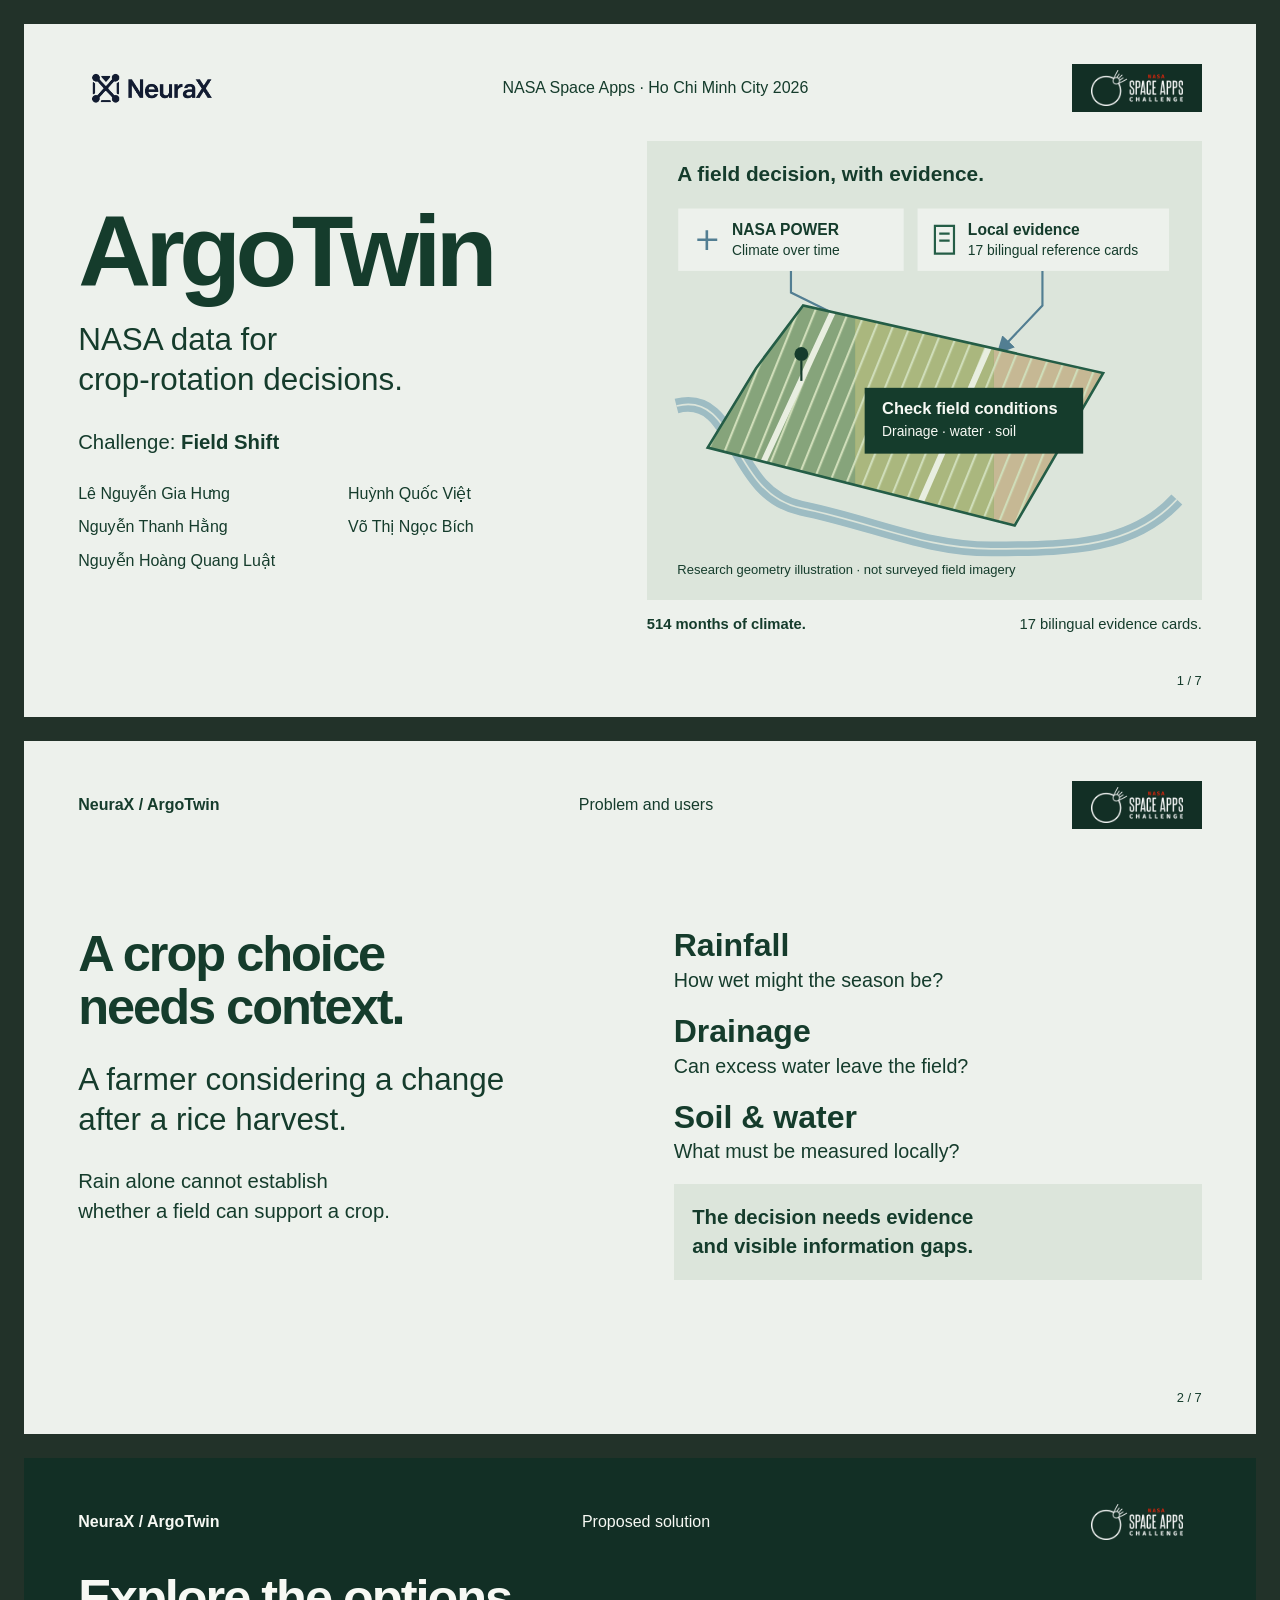
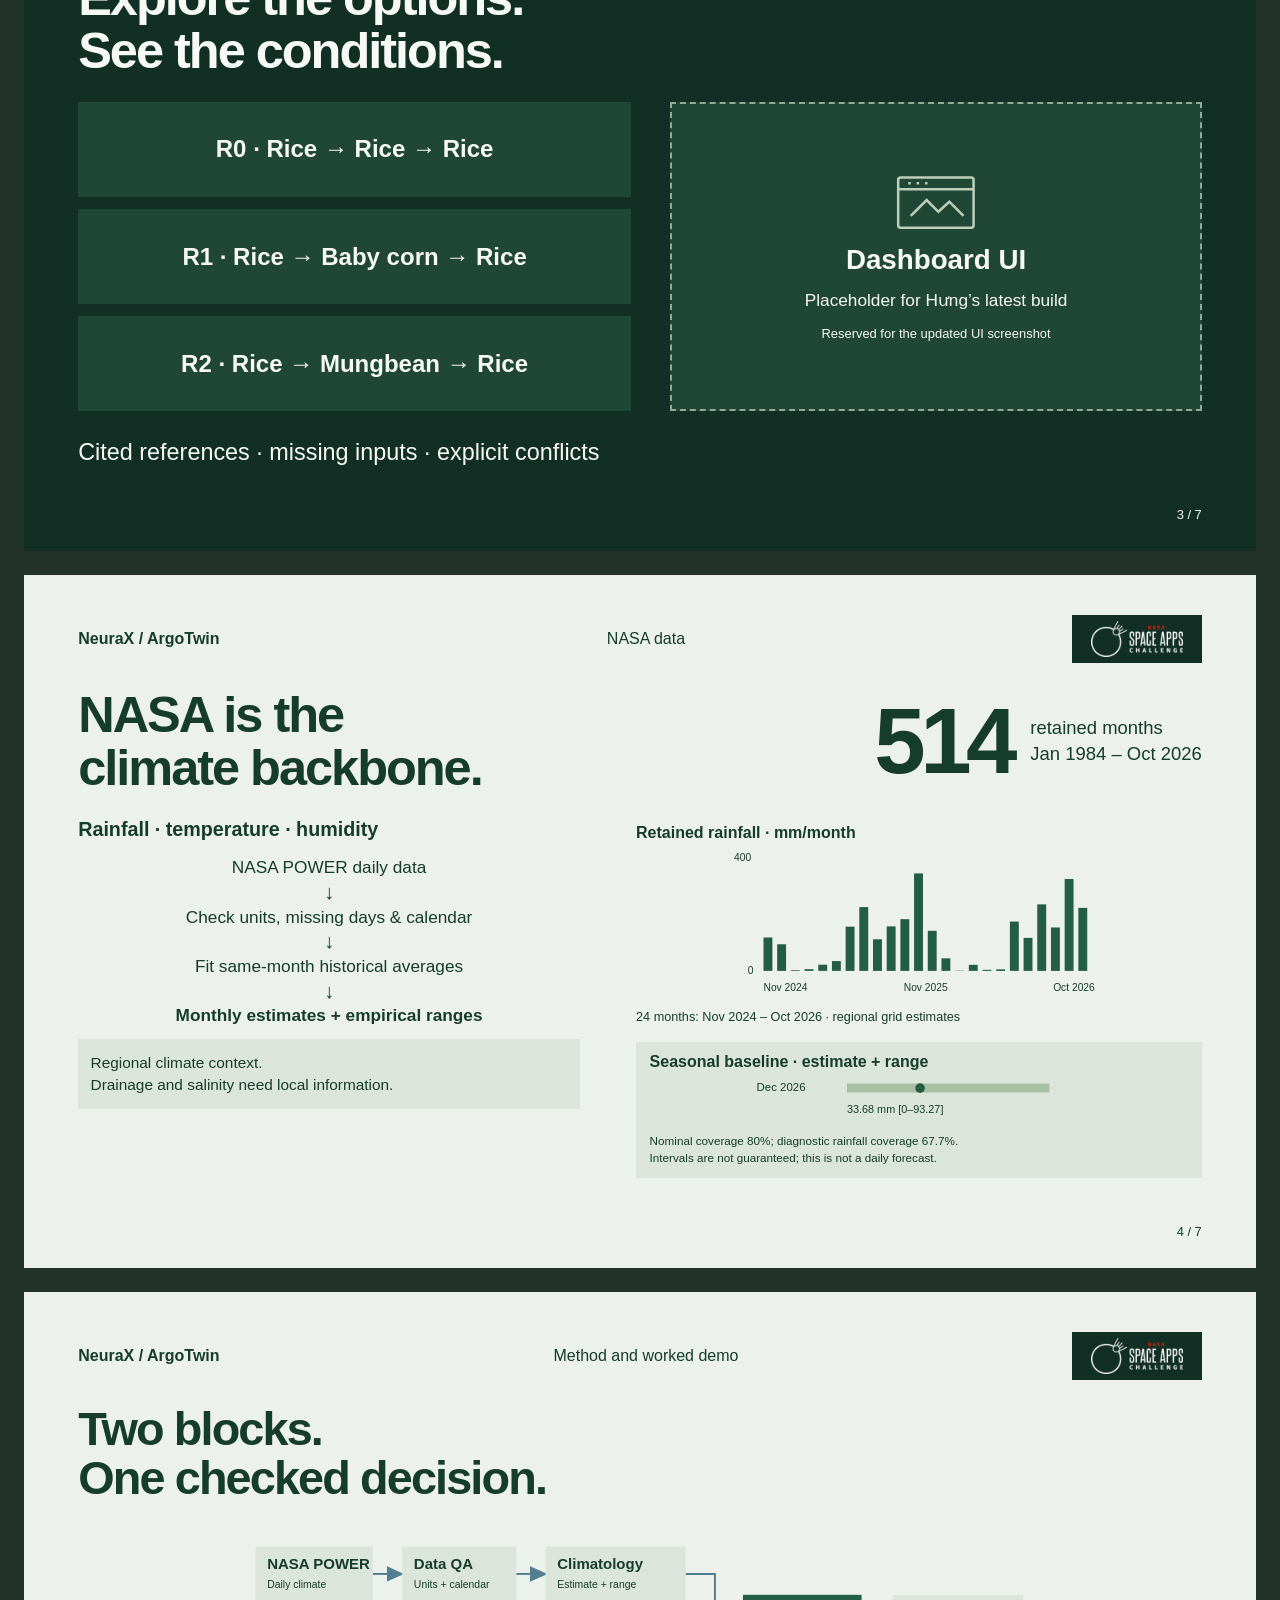
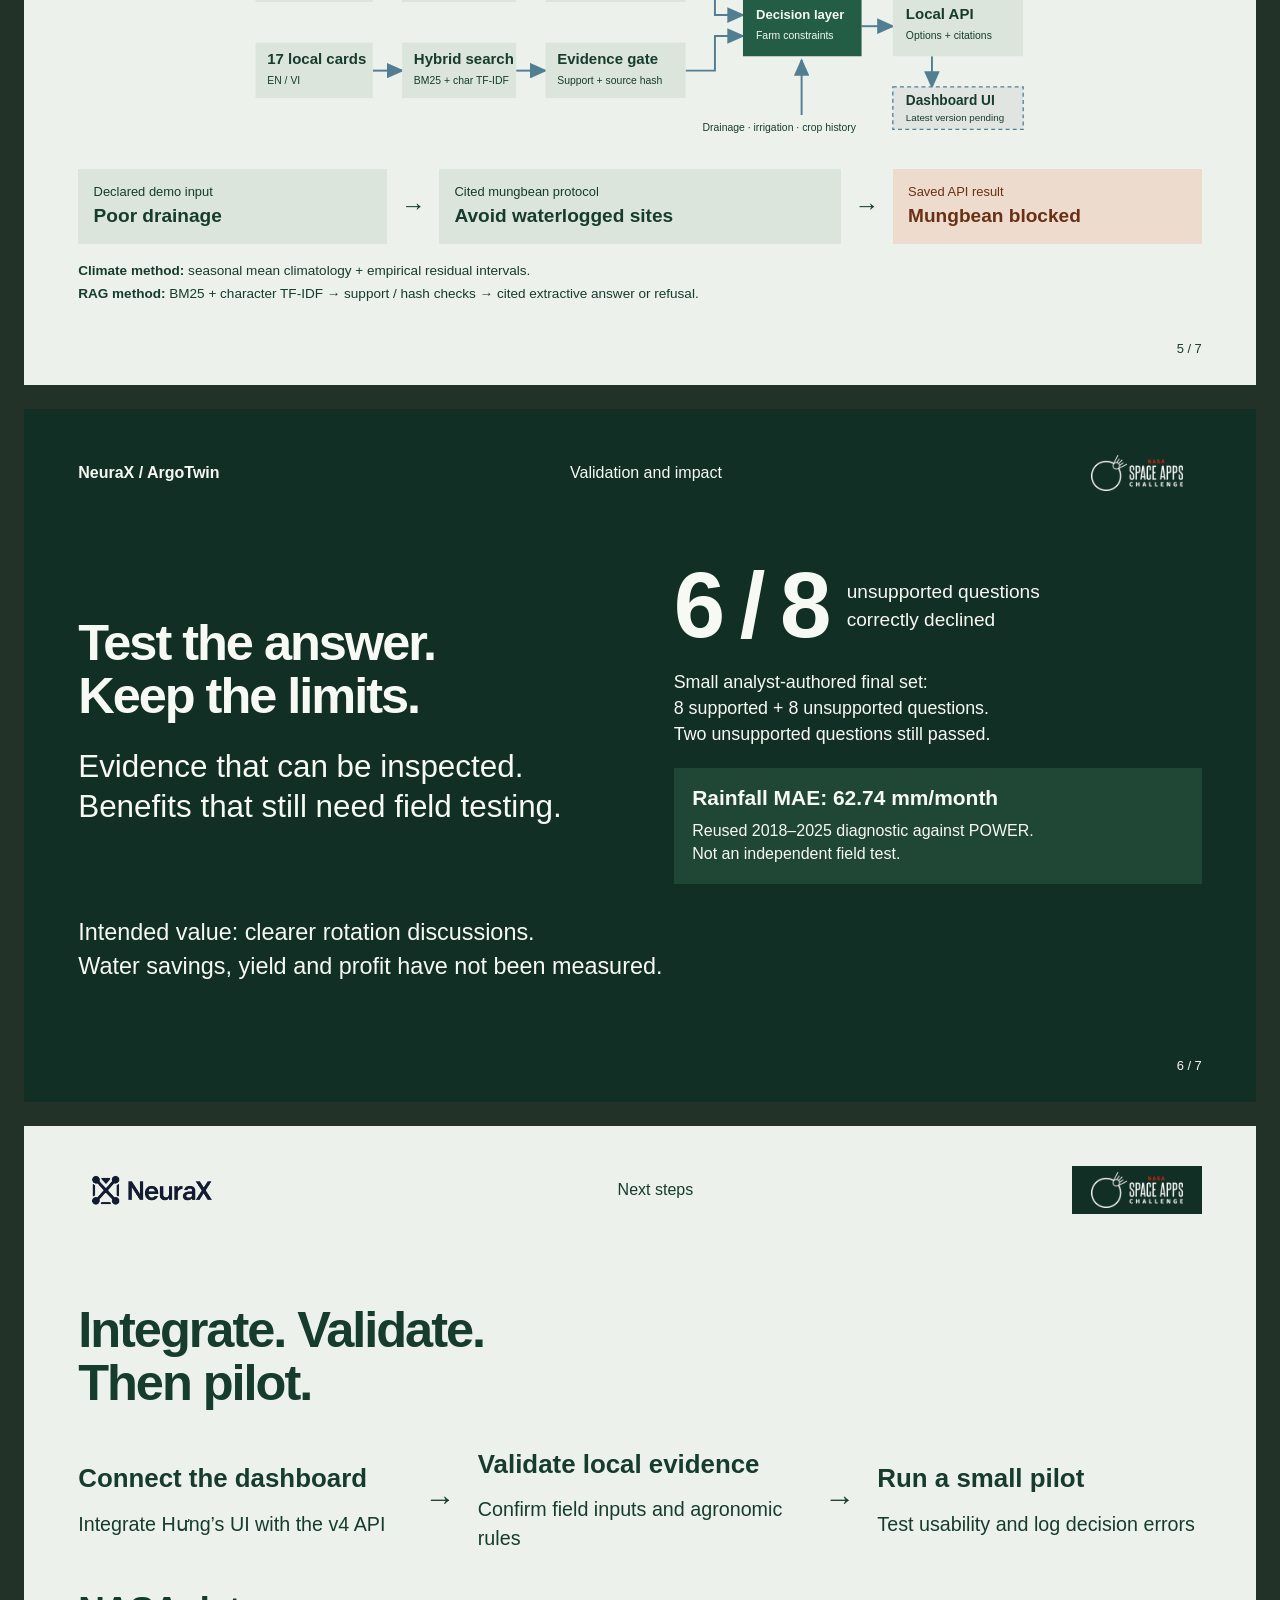
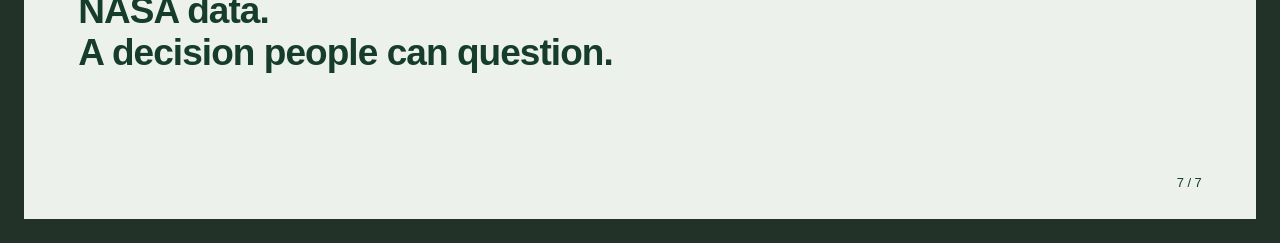
==== nasa-space-apps-2026/pitch/argotwin/slides/index.html @ 54bdc5c4 "docs(pitch): add editable seven-slide ArgoTwin deck and speaker handoff" ====
<!doctype html><html lang="en"><head><meta charset="utf-8"><meta name="viewport" content="width=device-width,initial-scale=1"><title>ArgoTwin — seven static slides</title><meta name="description" content="Exactly seven static, PDF-ready ArgoTwin slides for NASA Space Apps Field Shift."><link rel="stylesheet" href="static.css"></head><body data-static="true"><main class="deck"><section id="slide-1" class="slide active" aria-labelledby="title1" data-title="Project and team">
 <header><img class="team-logo" src="assets/neurax-transparent.png" alt="NeuraX team"><span>NASA Space Apps · Ho Chi Minh City 2026</span><img class="event-logo" src="assets/spaceapps-logo.png" alt="NASA International Space Apps Challenge"></header>
 <div class="cover content cover-argo">
  <div class="cover-copy"><h1 id="title1">ArgoTwin</h1><p class="lead">NASA data for<br>crop-rotation decisions.</p><p class="challenge-name">Challenge: <strong>Field Shift</strong></p><ul class="team-roster" aria-label="NeuraX team members"><li>Lê Nguyễn Gia Hưng</li><li>Huỳnh Quốc Việt</li><li>Nguyễn Thanh Hằng</li><li>Võ Thị Ngọc Bích</li><li>Nguyễn Hoàng Quang Luật</li></ul></div>
  <figure class="cover-visual"><img src="assets/field-evidence.svg" alt="Illustration of NASA climate and local evidence supporting conditional field decisions; not a surveyed field"><figcaption><strong>514 months of climate.</strong><span>17 bilingual evidence cards.</span></figcaption></figure>
 </div>
 <footer><span></span><span>1 / 7</span></footer>
</section><section id="slide-2" class="slide" aria-labelledby="title2" data-title="Problem and users">
 <header><span class="wordmark">NeuraX / ArgoTwin</span><span>Problem and users</span><img class="event-logo" src="assets/spaceapps-logo.png" alt="NASA International Space Apps Challenge"></header>
 <div class="content problem"><div><h2 id="title2">A crop choice<br>needs context.</h2><p class="lead">A farmer considering a change<br>after a rice harvest.</p><p>Rain alone cannot establish<br>whether a field can support a crop.</p></div><div class="decision-list"><div><strong>Rainfall</strong><span>How wet might the season be?</span></div><div><strong>Drainage</strong><span>Can excess water leave the field?</span></div><div><strong>Soil & water</strong><span>What must be measured locally?</span></div><p class="callout">The decision needs evidence<br>and visible information gaps.</p></div></div>
 <footer><span></span><span>2 / 7</span></footer>
</section><section id="slide-3" class="slide dark" aria-labelledby="title3"><header><span class="wordmark">NeuraX / ArgoTwin</span><span>Proposed solution</span><img class="event-logo" src="assets/spaceapps-logo.png" alt="NASA Space Apps Challenge"></header>
<div class="content solution-static"><h2 id="title3">Explore the options.<br>See the conditions.</h2><div class="solution-split"><div class="rotation-rows"><div><strong>R0 · Rice → Rice → Rice</strong></div><div><strong>R1 · Rice → Baby corn → Rice</strong></div><div><strong>R2 · Rice → Mungbean → Rice</strong></div></div><figure class="ui-placeholder"><svg viewBox="0 0 100 70" aria-hidden="true"><rect x="5" y="5" width="90" height="60" rx="3"/><path d="M5 19H95M17 12H20M27 12H30M37 12H40M20 51L39 32L53 46L66 34L83 51"/></svg><strong>Dashboard UI</strong><p>Placeholder for Hưng’s latest build</p><figcaption>Reserved for the updated UI screenshot</figcaption></figure></div><p class="statement">Cited references · missing inputs · explicit conflicts</p></div>
<footer><span></span><span>3 / 7</span></footer></section><section id="slide-4" class="slide" aria-labelledby="title4"><header><span class="wordmark">NeuraX / ArgoTwin</span><span>NASA data</span><img class="event-logo" src="assets/spaceapps-logo.png" alt="NASA Space Apps Challenge"></header>
<div class="content data-static"><div class="data-title"><h2 id="title4">NASA is the<br>climate backbone.</h2><div><strong class="big-number">514</strong><p>retained months<br>Jan 1984 – Oct 2026</p></div></div><div class="data-columns"><div><p class="data-variables">Rainfall · temperature · humidity</p><div class="data-flow"><span>NASA POWER daily data</span><b>↓</b><span>Check units, missing days &amp; calendar</span><b>↓</b><span>Fit same-month historical averages</span><b>↓</b><strong>Monthly estimates + empirical ranges</strong></div><p class="data-limit">Regional climate context.<br>Drainage and salinity need local information.</p></div><div class="data-charts"><figure><figcaption>Retained rainfall · mm/month</figcaption><svg viewBox="0 0 540 225" role="img" aria-label="Retained monthly POWER rainfall, November 2024 to October 2026"><g font-family="Segoe UI,Arial,sans-serif" font-size="15" fill="#153c2c"><text x="0" y="20">400</text><text x="20" y="185">0</text><rect x="43" y="132.22" width="13" height="48.78" fill="#245d46"/><rect x="63" y="142.11" width="13" height="38.89" fill="#245d46"/><rect x="83" y="179.95" width="13" height="1.05" fill="#245d46"/><rect x="103" y="178.48" width="13" height="2.52" fill="#245d46"/><rect x="123" y="171.98" width="13" height="9.02" fill="#245d46"/><rect x="143" y="166.67" width="13" height="14.33" fill="#245d46"/><rect x="163" y="116.40" width="13" height="64.60" fill="#245d46"/><rect x="183" y="87.78" width="13" height="93.22" fill="#245d46"/><rect x="203" y="134.85" width="13" height="46.15" fill="#245d46"/><rect x="223" y="116.00" width="13" height="65.00" fill="#245d46"/><rect x="243" y="105.45" width="13" height="75.55" fill="#245d46"/><rect x="263" y="38.56" width="13" height="142.44" fill="#245d46"/><rect x="283" y="122.49" width="13" height="58.51" fill="#245d46"/><rect x="303" y="162.65" width="13" height="18.35" fill="#245d46"/><rect x="323" y="180.62" width="13" height="0.38" fill="#245d46"/><rect x="343" y="172.17" width="13" height="8.83" fill="#245d46"/><rect x="363" y="179.48" width="13" height="1.52" fill="#245d46"/><rect x="383" y="178.71" width="13" height="2.29" fill="#245d46"/><rect x="403" y="108.95" width="13" height="72.05" fill="#245d46"/><rect x="423" y="132.78" width="13" height="48.22" fill="#245d46"/><rect x="443" y="83.83" width="13" height="97.17" fill="#245d46"/><rect x="463" y="117.59" width="13" height="63.41" fill="#245d46"/><rect x="483" y="46.78" width="13" height="134.22" fill="#245d46"/><rect x="503" y="88.96" width="13" height="92.04" fill="#245d46"/><text x="43" y="211">Nov 2024</text><text x="280" y="211" text-anchor="middle">Nov 2025</text><text x="527" y="211" text-anchor="end">Oct 2026</text></g></svg><p class="fine">24 months: Nov 2024 – Oct 2026 · regional grid estimates</p></figure><figure class="forecast-strip"><figcaption>Seasonal baseline · estimate + range</figcaption><svg viewBox="0 0 540 94" role="img" aria-label="December 2026 rainfall estimate 33.68 millimetres, empirical range zero to 93.27"><g font-family="Segoe UI,Arial,sans-serif" fill="#153c2c"><text x="0" y="25" font-size="19">Dec 2026</text><line x1="150" y1="20" x2="485.77" y2="20" stroke="#a8bfa4" stroke-width="15"/><circle cx="271.25" cy="20" r="8" fill="#245d46"/><text x="150" y="62" font-size="18">33.68 mm  [0–93.27]</text></g></svg><p class="fine">Nominal coverage 80%; diagnostic rainfall coverage 67.7%.<br>Intervals are not guaranteed; this is not a daily forecast.</p></figure></div></div></div>
<footer><span></span><span>4 / 7</span></footer></section><section id="slide-5" class="slide" aria-labelledby="title5"><header><span class="wordmark">NeuraX / ArgoTwin</span><span>Method and worked demo</span><img class="event-logo" src="assets/spaceapps-logo.png" alt="NASA Space Apps Challenge"></header>
<div class="content method-static"><h2 id="title5">Two blocks.<br>One checked decision.</h2><img class="architecture-map" src="assets/architecture-v4.svg" alt="Climate and retrieval blocks feed a decision layer and local API; dashboard UI is pending"><div class="worked-demo"><div><span>Declared demo input</span><strong>Poor drainage</strong></div><b aria-hidden="true">→</b><div><span>Cited mungbean protocol</span><strong>Avoid waterlogged sites</strong></div><b aria-hidden="true">→</b><div class="blocked-result"><span>Saved API result</span><strong>Mungbean blocked</strong></div></div><div class="method-summary"><p><strong>Climate method:</strong> seasonal mean climatology + empirical residual intervals.</p><p><strong>RAG method:</strong> BM25 + character TF-IDF → support / hash checks → cited extractive answer or refusal.</p></div></div>
<footer><span></span><span>5 / 7</span></footer></section><section id="slide-6" class="slide dark" aria-labelledby="title6" data-title="Validation and impact">
 <header><span class="wordmark">NeuraX / ArgoTwin</span><span>Validation and impact</span><img class="event-logo" src="assets/spaceapps-logo.png" alt="NASA International Space Apps Challenge"></header>
 <div class="content validation"><div><h2 id="title6">Test the answer.<br>Keep the limits.</h2><p class="lead">Evidence that can be inspected.<br>Benefits that still need field testing.</p></div><div class="validation-proof"><div class="evaluation"><strong class="big-number">6 / 8</strong><p>unsupported questions<br>correctly declined</p></div><p>Small analyst-authored final set:<br>8 supported + 8 unsupported questions.<br>Two unsupported questions still passed.</p><div class="climate-limit"><strong>Rainfall MAE: 62.74 mm/month</strong><p>Reused 2018–2025 diagnostic against POWER.<br>Not an independent field test.</p></div></div><p class="impact">Intended value: clearer rotation discussions.<br>Water savings, yield and profit have not been measured.</p></div>
 <footer><span></span><span>6 / 7</span></footer>
</section><section id="slide-7" class="slide" aria-labelledby="title7" data-title="Next steps">
 <header><img class="team-logo" src="assets/neurax-transparent.png" alt="NeuraX team"><span>Next steps</span><img class="event-logo" src="assets/spaceapps-logo.png" alt="NASA International Space Apps Challenge"></header>
 <div class="content next"><h2 id="title7">Integrate. Validate.<br>Then pilot.</h2><div class="next-flow"><p><strong>Connect the dashboard</strong><span>Integrate Hưng’s UI with the v4 API</span></p><b aria-hidden="true">→</b><p><strong>Validate local evidence</strong><span>Confirm field inputs and agronomic rules</span></p><b aria-hidden="true">→</b><p><strong>Run a small pilot</strong><span>Test usability and log decision errors</span></p></div><p class="closing">NASA data.<br>A decision people can question.</p></div>
 <footer><span></span><span>7 / 7</span></footer>
</section></main></body></html>
---- nasa-space-apps-2026/pitch/argotwin/slides/static.css ----
:root{font-family:"Segoe UI",Arial,sans-serif;color:#153c2c;background:#223229;font-synthesis:none}*{box-sizing:border-box}body{margin:0;padding:24px 0}.deck{width:min(1440px,calc(100vw - 48px));margin:auto;container-type:inline-size}.slide{background:#edf1ec;width:100%;aspect-ratio:16/9;padding:3.2cqw 4.4cqw 2.2cqw;display:grid;grid-template-rows:4cqw minmax(0,1fr) 2.4cqw;gap:2cqw;margin-bottom:24px;overflow:hidden;break-after:page;page-break-after:always}.slide:last-child{margin-bottom:0;break-after:auto;page-break-after:auto}.slide.dark{background:#122f25;color:#f7f9f4}header,footer{display:flex;align-items:center;justify-content:space-between;gap:2cqw}header{font-size:1.3cqw}footer{font-size:1.05cqw;line-height:1.35;align-items:end}footer>span:last-child{white-space:nowrap}.wordmark{font-weight:650}.team-logo{width:13cqw;height:4cqw;object-fit:contain;object-position:left center}.event-logo{width:10.5cqw;height:3.9cqw;object-fit:contain;background:#122f25;padding:.5cqw .8cqw}h1,h2,p,figure,ul{margin:0}h1{font-size:8.2cqw;letter-spacing:-.055em;line-height:1;font-weight:650}h2{font-size:4.1cqw;line-height:1.05;letter-spacing:-.04em;font-weight:600}p{font-size:1.65cqw;line-height:1.45}strong{font-weight:650}.content{min-height:0;align-content:center}.lead{font-size:2.55cqw;line-height:1.28}.fine{font-size:1.03cqw;line-height:1.45}.cover-argo{display:grid;grid-template-columns:1fr 1.06fr;gap:4%;align-items:center}.cover-copy h1{margin-bottom:1.5cqw}.cover-copy .lead{margin-bottom:2.2cqw}.challenge-name{font-size:1.65cqw}.team-roster{list-style:none;padding:0;margin-top:2.1cqw;display:grid;grid-template-columns:1fr 1fr;gap:.9cqw 1.3cqw;font-size:1.3cqw;line-height:1.4}.team-roster li:last-child{grid-column:1/-1}.cover-visual{display:grid;gap:1.3cqw}.cover-visual>img{display:block;width:100%;height:auto}.cover-visual figcaption{display:flex;justify-content:space-between;gap:1.5cqw;font-size:1.2cqw}.problem{display:grid;grid-template-columns:1fr 1fr;gap:6%}.problem .lead{margin:2.2cqw 0}.decision-list>div{display:grid;gap:.4cqw;margin-bottom:1.7cqw}.decision-list strong{font-size:2.6cqw}.decision-list span{font-size:1.6cqw}.callout{background:#dce5db;padding:1.5cqw;font-weight:600}.solution-static{display:grid;gap:2cqw;grid-template-rows:auto 1fr auto}.solution-split{display:grid;grid-template-columns:1.04fr 1fr;gap:3.5%;min-height:0}.rotation-rows{display:grid;gap:1cqw;align-content:center}.rotation-rows>div{background:#204735;padding:1.35cqw 1.6cqw;display:grid;gap:.5cqw}.rotation-rows strong{font-size:1.95cqw}.rotation-rows span{font-size:1.3cqw}.statement{font-size:1.9cqw}.ui-placeholder{background:#204735;outline:2px dashed #91ab94;outline-offset:-2px;display:flex;flex-direction:column;align-items:center;justify-content:center;text-align:center;padding:2cqw;gap:1cqw}.ui-placeholder svg{width:6.8cqw;height:4.8cqw;fill:none;stroke:#bdcfb9;stroke-width:3}.ui-placeholder strong{font-size:2.25cqw}.ui-placeholder p{font-size:1.4cqw}.ui-placeholder figcaption{font-size:1.05cqw}.data-static{display:grid;gap:1.7cqw;grid-template-rows:auto 1fr}.data-title{display:flex;align-items:center;justify-content:space-between;gap:2cqw}.data-title>div{display:flex;align-items:center;gap:1.5cqw}.big-number{font-size:7.5cqw;line-height:1;letter-spacing:-.06em;white-space:nowrap}.data-title p{font-size:1.5cqw}.data-columns{display:grid;grid-template-columns:.94fr 1.06fr;gap:5%;min-height:0}.data-variables{font-weight:650;font-size:1.6cqw}.data-flow{display:grid;gap:.25cqw;margin:1.1cqw 0;font-size:1.4cqw;line-height:1.2}.data-flow b{font-size:1.65cqw;line-height:1.1}.data-limit{background:#dce5db;padding:1cqw;font-size:1.25cqw}.data-charts{display:grid;gap:.9cqw;min-height:0;align-content:center}.data-charts figure{min-height:0}.data-charts figcaption{font-size:1.3cqw;font-weight:600;margin-bottom:.4cqw}.data-charts svg{display:block;width:100%;height:auto}.data-charts figure:first-child svg{max-height:15cqw}.forecast-strip{background:#dce5db;padding:.9cqw 1.1cqw}.forecast-strip svg{max-height:5.8cqw}.forecast-strip .fine{font-size:.95cqw}.method-static{display:grid;grid-template-rows:auto minmax(0,1fr) auto auto;gap:1.45cqw}.method-static h2{font-size:3.8cqw}.architecture-map{width:100%;height:100%;min-height:0;object-fit:contain;display:block}.worked-demo{display:grid;grid-template-columns:1fr auto 1.3fr auto 1fr;gap:1.1cqw;align-items:center}.worked-demo>div{background:#dce5db;padding:1cqw 1.25cqw;min-height:6.1cqw;display:grid;gap:.5cqw;align-content:center}.worked-demo span{font-size:1.05cqw}.worked-demo strong{font-size:1.55cqw;line-height:1.2}.worked-demo>b{font-size:2cqw}.worked-demo .blocked-result{background:#eddbce;color:#693014}.validation{display:grid;grid-template-columns:1fr 1fr;gap:4% 6%;align-items:center}.validation .lead{margin-top:2cqw}.evaluation{display:flex;gap:1.7cqw;align-items:center;margin-bottom:1.5cqw}.evaluation p{font-size:1.55cqw}.validation-proof>p{font-size:1.45cqw}.climate-limit{margin-top:1.6cqw;padding:1.5cqw;background:#204735}.climate-limit strong{font-size:1.7cqw}.climate-limit p{font-size:1.3cqw;margin-top:.7cqw}.impact{grid-column:1/-1;font-size:1.9cqw;margin-top:1cqw}.next{display:grid;gap:3cqw}.next-flow{display:flex;align-items:center;justify-content:space-between;gap:1.8cqw}.next-flow p{display:grid;gap:1cqw;flex:1}.next-flow strong{font-size:2.1cqw}.next-flow span{font-size:1.6cqw}.next-flow>b{font-size:2.5cqw}.closing{font-size:3cqw;line-height:1.15;font-weight:600;letter-spacing:-.025em}
.data-flow{text-align:center}
.rotation-rows{grid-auto-rows:1fr;align-content:stretch}
.rotation-rows>div{place-items:center;text-align:center;min-height:6cqw}
.method-summary{display:grid;gap:.35cqw}
.method-summary p{font-size:1.1cqw;line-height:1.4}
.data-flow b{display:block;width:100%;justify-self:stretch;text-align:center}
.data-charts{display:flex;flex-direction:column;justify-content:center;gap:1.3cqw}
.data-charts figure{flex:0 0 auto;min-height:auto}
.data-charts figure:first-child svg{height:12.5cqw;max-height:none}
.data-charts figure:first-child .fine{margin-top:.5cqw}
.forecast-strip svg{height:4.6cqw;max-height:none}
@media print{@page{size:16in 9in;margin:0}:root,body{background:#edf1ec;print-color-adjust:exact;-webkit-print-color-adjust:exact}body{padding:0;margin:0}.deck{width:16in;max-width:none;margin:0}.slide{height:9in;aspect-ratio:auto;margin:0;break-inside:avoid;page-break-inside:avoid}.slide:last-child{break-after:auto;page-break-after:auto}}
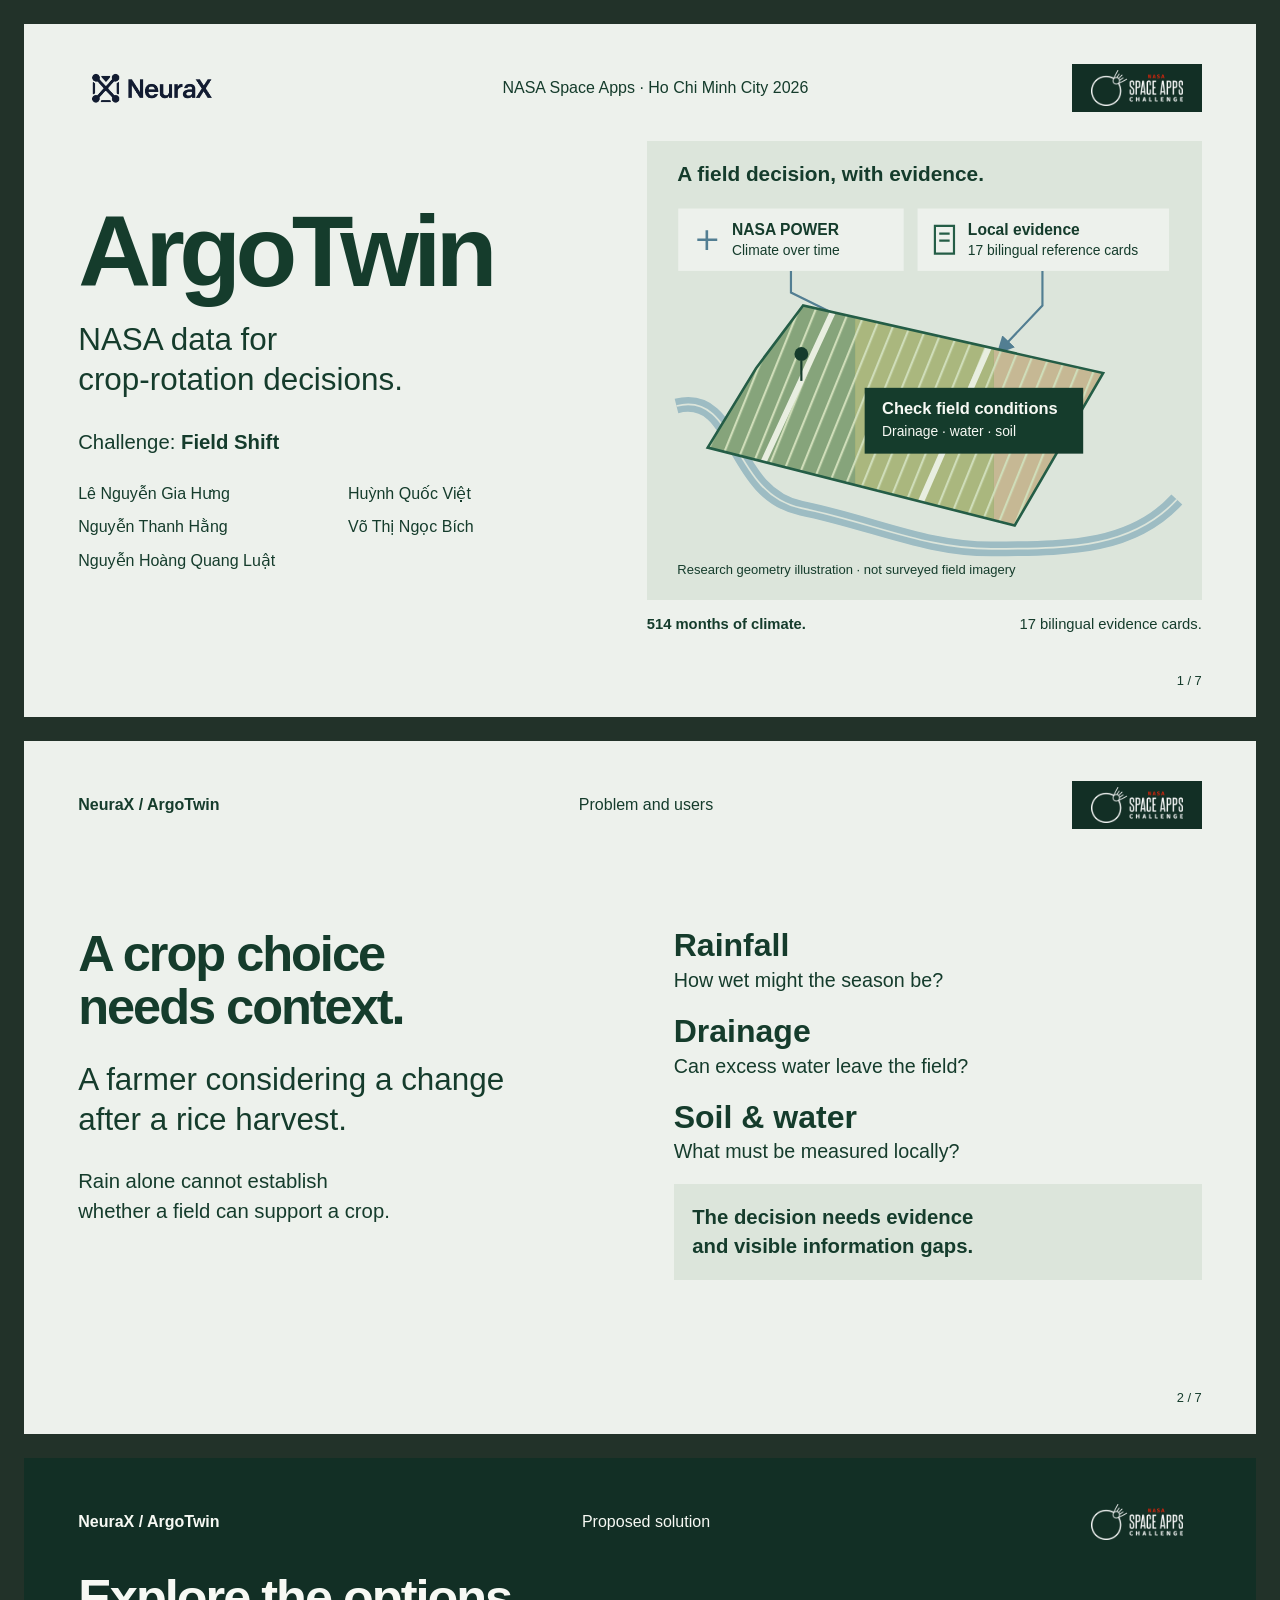
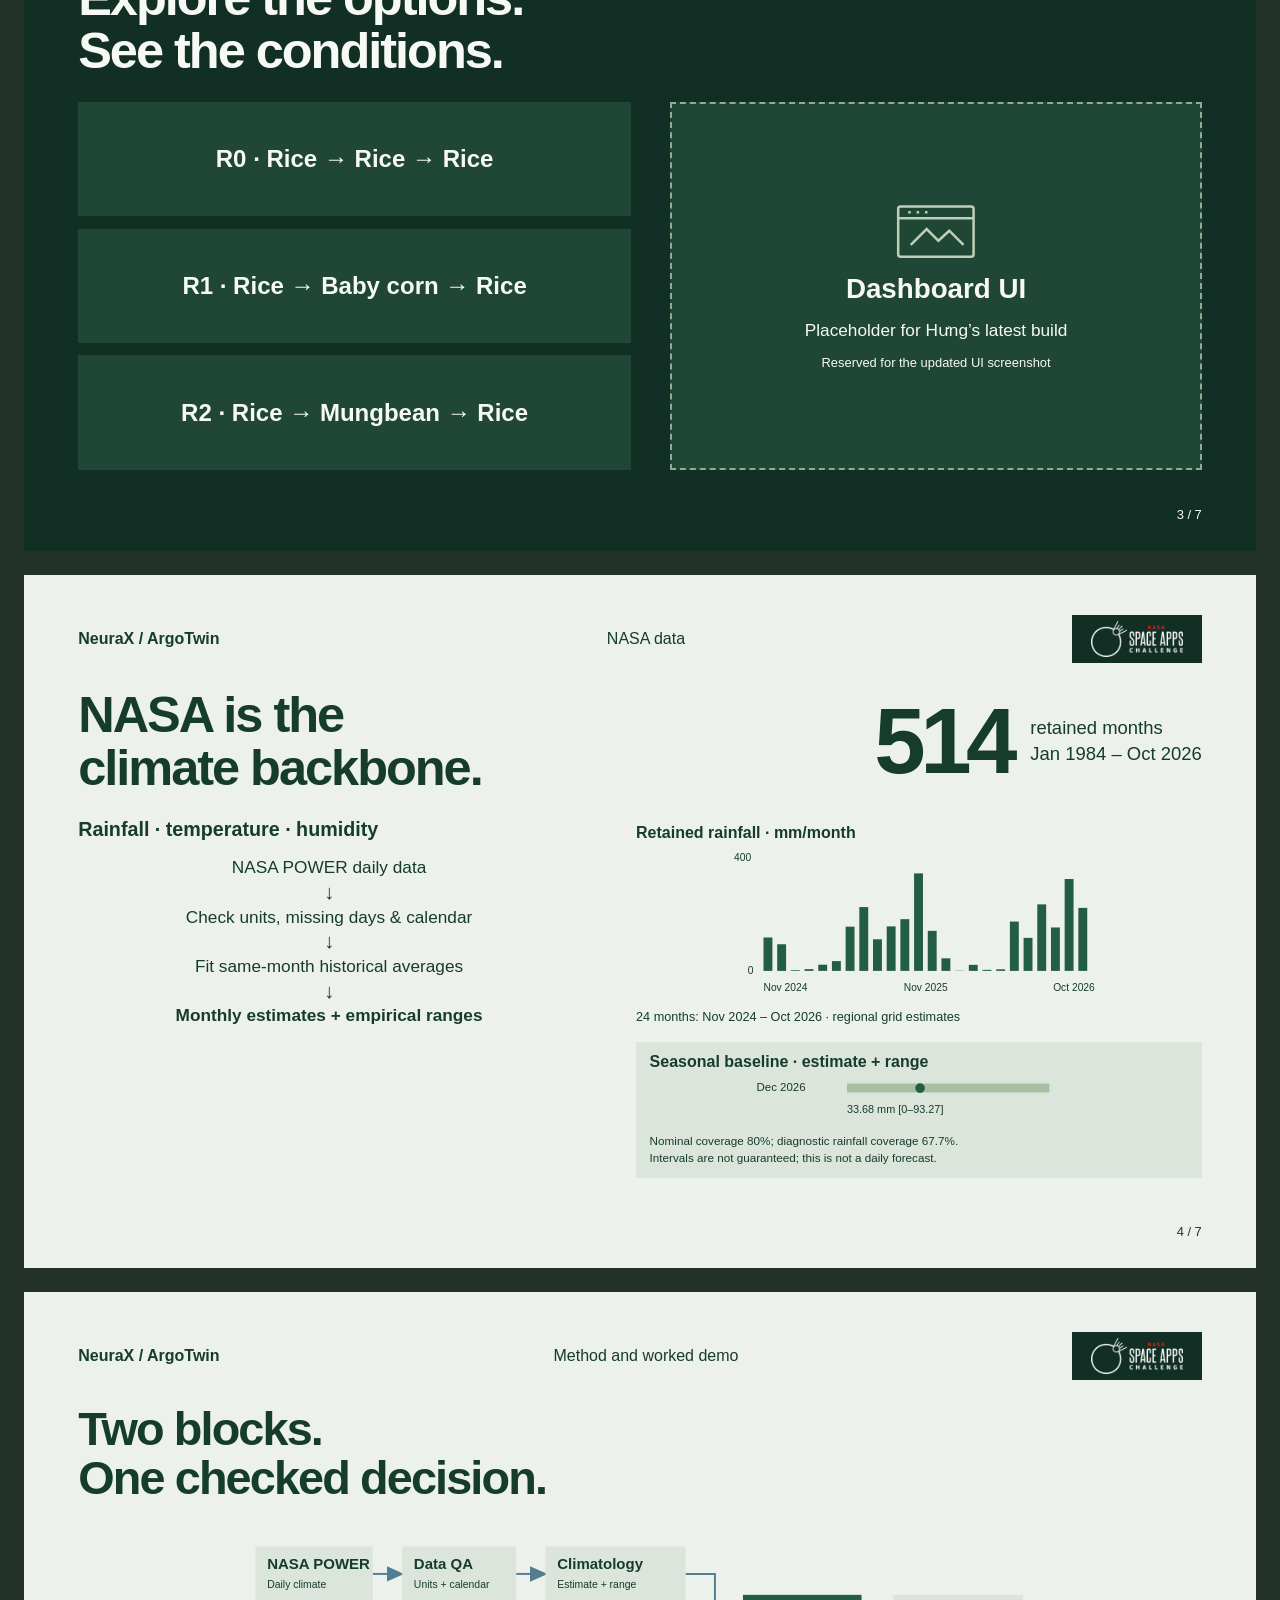
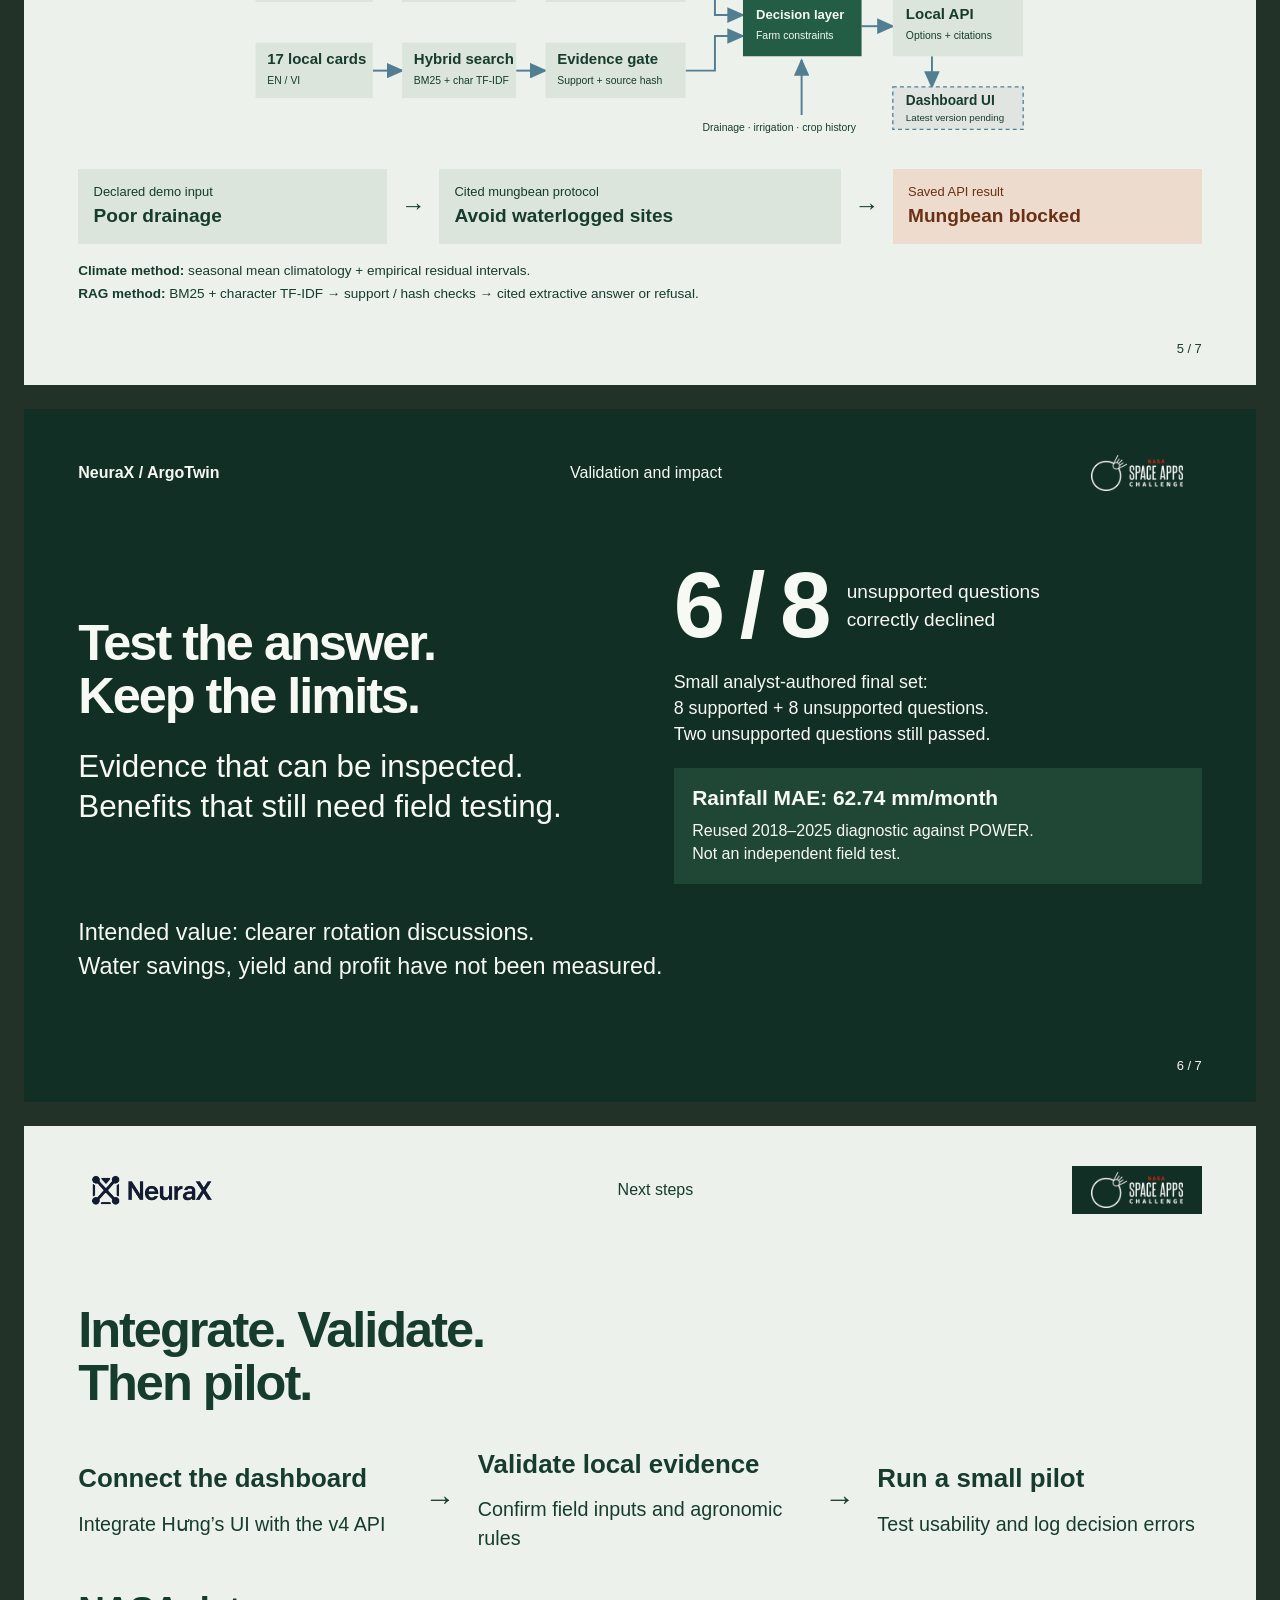
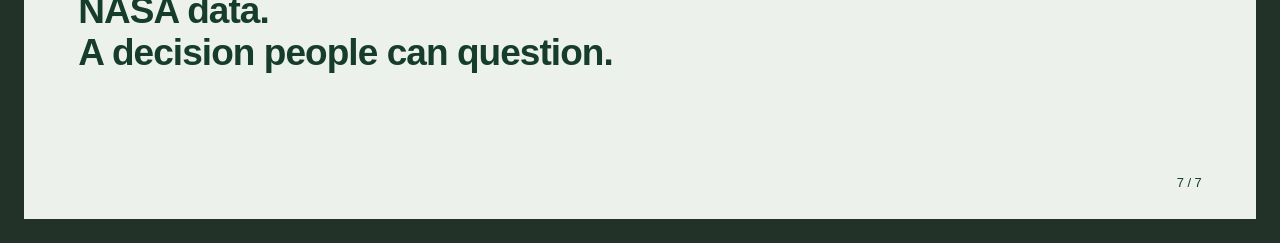
==== commit 8d81cc54: "docs(pitch): trim slide copy and clarify rainfall uncertainty" ====
--- a/nasa-space-apps-2026/pitch/argotwin/slides/index.html
+++ b/nasa-space-apps-2026/pitch/argotwin/slides/index.html
@@ -10,9 +10,9 @@
  <div class="content problem"><div><h2 id="title2">A crop choice<br>needs context.</h2><p class="lead">A farmer considering a change<br>after a rice harvest.</p><p>Rain alone cannot establish<br>whether a field can support a crop.</p></div><div class="decision-list"><div><strong>Rainfall</strong><span>How wet might the season be?</span></div><div><strong>Drainage</strong><span>Can excess water leave the field?</span></div><div><strong>Soil & water</strong><span>What must be measured locally?</span></div><p class="callout">The decision needs evidence<br>and visible information gaps.</p></div></div>
  <footer><span></span><span>2 / 7</span></footer>
 </section><section id="slide-3" class="slide dark" aria-labelledby="title3"><header><span class="wordmark">NeuraX / ArgoTwin</span><span>Proposed solution</span><img class="event-logo" src="assets/spaceapps-logo.png" alt="NASA Space Apps Challenge"></header>
-<div class="content solution-static"><h2 id="title3">Explore the options.<br>See the conditions.</h2><div class="solution-split"><div class="rotation-rows"><div><strong>R0 · Rice → Rice → Rice</strong></div><div><strong>R1 · Rice → Baby corn → Rice</strong></div><div><strong>R2 · Rice → Mungbean → Rice</strong></div></div><figure class="ui-placeholder"><svg viewBox="0 0 100 70" aria-hidden="true"><rect x="5" y="5" width="90" height="60" rx="3"/><path d="M5 19H95M17 12H20M27 12H30M37 12H40M20 51L39 32L53 46L66 34L83 51"/></svg><strong>Dashboard UI</strong><p>Placeholder for Hưng’s latest build</p><figcaption>Reserved for the updated UI screenshot</figcaption></figure></div><p class="statement">Cited references · missing inputs · explicit conflicts</p></div>
+<div class="content solution-static"><h2 id="title3">Explore the options.<br>See the conditions.</h2><div class="solution-split"><div class="rotation-rows"><div><strong>R0 · Rice → Rice → Rice</strong></div><div><strong>R1 · Rice → Baby corn → Rice</strong></div><div><strong>R2 · Rice → Mungbean → Rice</strong></div></div><figure class="ui-placeholder"><svg viewBox="0 0 100 70" aria-hidden="true"><rect x="5" y="5" width="90" height="60" rx="3"/><path d="M5 19H95M17 12H20M27 12H30M37 12H40M20 51L39 32L53 46L66 34L83 51"/></svg><strong>Dashboard UI</strong><p>Placeholder for Hưng’s latest build</p><figcaption>Reserved for the updated UI screenshot</figcaption></figure></div></div>
 <footer><span></span><span>3 / 7</span></footer></section><section id="slide-4" class="slide" aria-labelledby="title4"><header><span class="wordmark">NeuraX / ArgoTwin</span><span>NASA data</span><img class="event-logo" src="assets/spaceapps-logo.png" alt="NASA Space Apps Challenge"></header>
-<div class="content data-static"><div class="data-title"><h2 id="title4">NASA is the<br>climate backbone.</h2><div><strong class="big-number">514</strong><p>retained months<br>Jan 1984 – Oct 2026</p></div></div><div class="data-columns"><div><p class="data-variables">Rainfall · temperature · humidity</p><div class="data-flow"><span>NASA POWER daily data</span><b>↓</b><span>Check units, missing days &amp; calendar</span><b>↓</b><span>Fit same-month historical averages</span><b>↓</b><strong>Monthly estimates + empirical ranges</strong></div><p class="data-limit">Regional climate context.<br>Drainage and salinity need local information.</p></div><div class="data-charts"><figure><figcaption>Retained rainfall · mm/month</figcaption><svg viewBox="0 0 540 225" role="img" aria-label="Retained monthly POWER rainfall, November 2024 to October 2026"><g font-family="Segoe UI,Arial,sans-serif" font-size="15" fill="#153c2c"><text x="0" y="20">400</text><text x="20" y="185">0</text><rect x="43" y="132.22" width="13" height="48.78" fill="#245d46"/><rect x="63" y="142.11" width="13" height="38.89" fill="#245d46"/><rect x="83" y="179.95" width="13" height="1.05" fill="#245d46"/><rect x="103" y="178.48" width="13" height="2.52" fill="#245d46"/><rect x="123" y="171.98" width="13" height="9.02" fill="#245d46"/><rect x="143" y="166.67" width="13" height="14.33" fill="#245d46"/><rect x="163" y="116.40" width="13" height="64.60" fill="#245d46"/><rect x="183" y="87.78" width="13" height="93.22" fill="#245d46"/><rect x="203" y="134.85" width="13" height="46.15" fill="#245d46"/><rect x="223" y="116.00" width="13" height="65.00" fill="#245d46"/><rect x="243" y="105.45" width="13" height="75.55" fill="#245d46"/><rect x="263" y="38.56" width="13" height="142.44" fill="#245d46"/><rect x="283" y="122.49" width="13" height="58.51" fill="#245d46"/><rect x="303" y="162.65" width="13" height="18.35" fill="#245d46"/><rect x="323" y="180.62" width="13" height="0.38" fill="#245d46"/><rect x="343" y="172.17" width="13" height="8.83" fill="#245d46"/><rect x="363" y="179.48" width="13" height="1.52" fill="#245d46"/><rect x="383" y="178.71" width="13" height="2.29" fill="#245d46"/><rect x="403" y="108.95" width="13" height="72.05" fill="#245d46"/><rect x="423" y="132.78" width="13" height="48.22" fill="#245d46"/><rect x="443" y="83.83" width="13" height="97.17" fill="#245d46"/><rect x="463" y="117.59" width="13" height="63.41" fill="#245d46"/><rect x="483" y="46.78" width="13" height="134.22" fill="#245d46"/><rect x="503" y="88.96" width="13" height="92.04" fill="#245d46"/><text x="43" y="211">Nov 2024</text><text x="280" y="211" text-anchor="middle">Nov 2025</text><text x="527" y="211" text-anchor="end">Oct 2026</text></g></svg><p class="fine">24 months: Nov 2024 – Oct 2026 · regional grid estimates</p></figure><figure class="forecast-strip"><figcaption>Seasonal baseline · estimate + range</figcaption><svg viewBox="0 0 540 94" role="img" aria-label="December 2026 rainfall estimate 33.68 millimetres, empirical range zero to 93.27"><g font-family="Segoe UI,Arial,sans-serif" fill="#153c2c"><text x="0" y="25" font-size="19">Dec 2026</text><line x1="150" y1="20" x2="485.77" y2="20" stroke="#a8bfa4" stroke-width="15"/><circle cx="271.25" cy="20" r="8" fill="#245d46"/><text x="150" y="62" font-size="18">33.68 mm  [0–93.27]</text></g></svg><p class="fine">Nominal coverage 80%; diagnostic rainfall coverage 67.7%.<br>Intervals are not guaranteed; this is not a daily forecast.</p></figure></div></div></div>
+<div class="content data-static"><div class="data-title"><h2 id="title4">NASA is the<br>climate backbone.</h2><div><strong class="big-number">514</strong><p>retained months<br>Jan 1984 – Oct 2026</p></div></div><div class="data-columns"><div><p class="data-variables">Rainfall · temperature · humidity</p><div class="data-flow"><span>NASA POWER daily data</span><b>↓</b><span>Check units, missing days &amp; calendar</span><b>↓</b><span>Fit same-month historical averages</span><b>↓</b><strong>Monthly estimates + empirical ranges</strong></div></div><div class="data-charts"><figure><figcaption>Retained rainfall · mm/month</figcaption><svg viewBox="0 0 540 225" role="img" aria-label="Retained monthly POWER rainfall, November 2024 to October 2026"><g font-family="Segoe UI,Arial,sans-serif" font-size="15" fill="#153c2c"><text x="0" y="20">400</text><text x="20" y="185">0</text><rect x="43" y="132.22" width="13" height="48.78" fill="#245d46"/><rect x="63" y="142.11" width="13" height="38.89" fill="#245d46"/><rect x="83" y="179.95" width="13" height="1.05" fill="#245d46"/><rect x="103" y="178.48" width="13" height="2.52" fill="#245d46"/><rect x="123" y="171.98" width="13" height="9.02" fill="#245d46"/><rect x="143" y="166.67" width="13" height="14.33" fill="#245d46"/><rect x="163" y="116.40" width="13" height="64.60" fill="#245d46"/><rect x="183" y="87.78" width="13" height="93.22" fill="#245d46"/><rect x="203" y="134.85" width="13" height="46.15" fill="#245d46"/><rect x="223" y="116.00" width="13" height="65.00" fill="#245d46"/><rect x="243" y="105.45" width="13" height="75.55" fill="#245d46"/><rect x="263" y="38.56" width="13" height="142.44" fill="#245d46"/><rect x="283" y="122.49" width="13" height="58.51" fill="#245d46"/><rect x="303" y="162.65" width="13" height="18.35" fill="#245d46"/><rect x="323" y="180.62" width="13" height="0.38" fill="#245d46"/><rect x="343" y="172.17" width="13" height="8.83" fill="#245d46"/><rect x="363" y="179.48" width="13" height="1.52" fill="#245d46"/><rect x="383" y="178.71" width="13" height="2.29" fill="#245d46"/><rect x="403" y="108.95" width="13" height="72.05" fill="#245d46"/><rect x="423" y="132.78" width="13" height="48.22" fill="#245d46"/><rect x="443" y="83.83" width="13" height="97.17" fill="#245d46"/><rect x="463" y="117.59" width="13" height="63.41" fill="#245d46"/><rect x="483" y="46.78" width="13" height="134.22" fill="#245d46"/><rect x="503" y="88.96" width="13" height="92.04" fill="#245d46"/><text x="43" y="211">Nov 2024</text><text x="280" y="211" text-anchor="middle">Nov 2025</text><text x="527" y="211" text-anchor="end">Oct 2026</text></g></svg><p class="fine">24 months: Nov 2024 – Oct 2026 · regional grid estimates</p></figure><figure class="forecast-strip"><figcaption>Seasonal baseline · estimate + range</figcaption><svg viewBox="0 0 540 94" role="img" aria-label="December 2026 rainfall estimate 33.68 millimetres, empirical range zero to 93.27"><g font-family="Segoe UI,Arial,sans-serif" fill="#153c2c"><text x="0" y="25" font-size="19">Dec 2026</text><line x1="150" y1="20" x2="485.77" y2="20" stroke="#a8bfa4" stroke-width="15"/><circle cx="271.25" cy="20" r="8" fill="#245d46"/><text x="150" y="62" font-size="18">33.68 mm  [0–93.27]</text></g></svg><p class="fine">Nominal coverage 80%; diagnostic rainfall coverage 67.7%.<br>Intervals are not guaranteed; this is not a daily forecast.</p></figure></div></div></div>
 <footer><span></span><span>4 / 7</span></footer></section><section id="slide-5" class="slide" aria-labelledby="title5"><header><span class="wordmark">NeuraX / ArgoTwin</span><span>Method and worked demo</span><img class="event-logo" src="assets/spaceapps-logo.png" alt="NASA Space Apps Challenge"></header>
 <div class="content method-static"><h2 id="title5">Two blocks.<br>One checked decision.</h2><img class="architecture-map" src="assets/architecture-v4.svg" alt="Climate and retrieval blocks feed a decision layer and local API; dashboard UI is pending"><div class="worked-demo"><div><span>Declared demo input</span><strong>Poor drainage</strong></div><b aria-hidden="true">→</b><div><span>Cited mungbean protocol</span><strong>Avoid waterlogged sites</strong></div><b aria-hidden="true">→</b><div class="blocked-result"><span>Saved API result</span><strong>Mungbean blocked</strong></div></div><div class="method-summary"><p><strong>Climate method:</strong> seasonal mean climatology + empirical residual intervals.</p><p><strong>RAG method:</strong> BM25 + character TF-IDF → support / hash checks → cited extractive answer or refusal.</p></div></div>
 <footer><span></span><span>5 / 7</span></footer></section><section id="slide-6" class="slide dark" aria-labelledby="title6" data-title="Validation and impact">
--- a/nasa-space-apps-2026/pitch/argotwin/slides/static.css
+++ b/nasa-space-apps-2026/pitch/argotwin/slides/static.css
@@ -1,5 +1,6 @@
 :root{font-family:"Segoe UI",Arial,sans-serif;color:#153c2c;background:#223229;font-synthesis:none}*{box-sizing:border-box}body{margin:0;padding:24px 0}.deck{width:min(1440px,calc(100vw - 48px));margin:auto;container-type:inline-size}.slide{background:#edf1ec;width:100%;aspect-ratio:16/9;padding:3.2cqw 4.4cqw 2.2cqw;display:grid;grid-template-rows:4cqw minmax(0,1fr) 2.4cqw;gap:2cqw;margin-bottom:24px;overflow:hidden;break-after:page;page-break-after:always}.slide:last-child{margin-bottom:0;break-after:auto;page-break-after:auto}.slide.dark{background:#122f25;color:#f7f9f4}header,footer{display:flex;align-items:center;justify-content:space-between;gap:2cqw}header{font-size:1.3cqw}footer{font-size:1.05cqw;line-height:1.35;align-items:end}footer>span:last-child{white-space:nowrap}.wordmark{font-weight:650}.team-logo{width:13cqw;height:4cqw;object-fit:contain;object-position:left center}.event-logo{width:10.5cqw;height:3.9cqw;object-fit:contain;background:#122f25;padding:.5cqw .8cqw}h1,h2,p,figure,ul{margin:0}h1{font-size:8.2cqw;letter-spacing:-.055em;line-height:1;font-weight:650}h2{font-size:4.1cqw;line-height:1.05;letter-spacing:-.04em;font-weight:600}p{font-size:1.65cqw;line-height:1.45}strong{font-weight:650}.content{min-height:0;align-content:center}.lead{font-size:2.55cqw;line-height:1.28}.fine{font-size:1.03cqw;line-height:1.45}.cover-argo{display:grid;grid-template-columns:1fr 1.06fr;gap:4%;align-items:center}.cover-copy h1{margin-bottom:1.5cqw}.cover-copy .lead{margin-bottom:2.2cqw}.challenge-name{font-size:1.65cqw}.team-roster{list-style:none;padding:0;margin-top:2.1cqw;display:grid;grid-template-columns:1fr 1fr;gap:.9cqw 1.3cqw;font-size:1.3cqw;line-height:1.4}.team-roster li:last-child{grid-column:1/-1}.cover-visual{display:grid;gap:1.3cqw}.cover-visual>img{display:block;width:100%;height:auto}.cover-visual figcaption{display:flex;justify-content:space-between;gap:1.5cqw;font-size:1.2cqw}.problem{display:grid;grid-template-columns:1fr 1fr;gap:6%}.problem .lead{margin:2.2cqw 0}.decision-list>div{display:grid;gap:.4cqw;margin-bottom:1.7cqw}.decision-list strong{font-size:2.6cqw}.decision-list span{font-size:1.6cqw}.callout{background:#dce5db;padding:1.5cqw;font-weight:600}.solution-static{display:grid;gap:2cqw;grid-template-rows:auto 1fr auto}.solution-split{display:grid;grid-template-columns:1.04fr 1fr;gap:3.5%;min-height:0}.rotation-rows{display:grid;gap:1cqw;align-content:center}.rotation-rows>div{background:#204735;padding:1.35cqw 1.6cqw;display:grid;gap:.5cqw}.rotation-rows strong{font-size:1.95cqw}.rotation-rows span{font-size:1.3cqw}.statement{font-size:1.9cqw}.ui-placeholder{background:#204735;outline:2px dashed #91ab94;outline-offset:-2px;display:flex;flex-direction:column;align-items:center;justify-content:center;text-align:center;padding:2cqw;gap:1cqw}.ui-placeholder svg{width:6.8cqw;height:4.8cqw;fill:none;stroke:#bdcfb9;stroke-width:3}.ui-placeholder strong{font-size:2.25cqw}.ui-placeholder p{font-size:1.4cqw}.ui-placeholder figcaption{font-size:1.05cqw}.data-static{display:grid;gap:1.7cqw;grid-template-rows:auto 1fr}.data-title{display:flex;align-items:center;justify-content:space-between;gap:2cqw}.data-title>div{display:flex;align-items:center;gap:1.5cqw}.big-number{font-size:7.5cqw;line-height:1;letter-spacing:-.06em;white-space:nowrap}.data-title p{font-size:1.5cqw}.data-columns{display:grid;grid-template-columns:.94fr 1.06fr;gap:5%;min-height:0}.data-variables{font-weight:650;font-size:1.6cqw}.data-flow{display:grid;gap:.25cqw;margin:1.1cqw 0;font-size:1.4cqw;line-height:1.2}.data-flow b{font-size:1.65cqw;line-height:1.1}.data-limit{background:#dce5db;padding:1cqw;font-size:1.25cqw}.data-charts{display:grid;gap:.9cqw;min-height:0;align-content:center}.data-charts figure{min-height:0}.data-charts figcaption{font-size:1.3cqw;font-weight:600;margin-bottom:.4cqw}.data-charts svg{display:block;width:100%;height:auto}.data-charts figure:first-child svg{max-height:15cqw}.forecast-strip{background:#dce5db;padding:.9cqw 1.1cqw}.forecast-strip svg{max-height:5.8cqw}.forecast-strip .fine{font-size:.95cqw}.method-static{display:grid;grid-template-rows:auto minmax(0,1fr) auto auto;gap:1.45cqw}.method-static h2{font-size:3.8cqw}.architecture-map{width:100%;height:100%;min-height:0;object-fit:contain;display:block}.worked-demo{display:grid;grid-template-columns:1fr auto 1.3fr auto 1fr;gap:1.1cqw;align-items:center}.worked-demo>div{background:#dce5db;padding:1cqw 1.25cqw;min-height:6.1cqw;display:grid;gap:.5cqw;align-content:center}.worked-demo span{font-size:1.05cqw}.worked-demo strong{font-size:1.55cqw;line-height:1.2}.worked-demo>b{font-size:2cqw}.worked-demo .blocked-result{background:#eddbce;color:#693014}.validation{display:grid;grid-template-columns:1fr 1fr;gap:4% 6%;align-items:center}.validation .lead{margin-top:2cqw}.evaluation{display:flex;gap:1.7cqw;align-items:center;margin-bottom:1.5cqw}.evaluation p{font-size:1.55cqw}.validation-proof>p{font-size:1.45cqw}.climate-limit{margin-top:1.6cqw;padding:1.5cqw;background:#204735}.climate-limit strong{font-size:1.7cqw}.climate-limit p{font-size:1.3cqw;margin-top:.7cqw}.impact{grid-column:1/-1;font-size:1.9cqw;margin-top:1cqw}.next{display:grid;gap:3cqw}.next-flow{display:flex;align-items:center;justify-content:space-between;gap:1.8cqw}.next-flow p{display:grid;gap:1cqw;flex:1}.next-flow strong{font-size:2.1cqw}.next-flow span{font-size:1.6cqw}.next-flow>b{font-size:2.5cqw}.closing{font-size:3cqw;line-height:1.15;font-weight:600;letter-spacing:-.025em}
 .data-flow{text-align:center}
+.solution-static{grid-template-rows:auto minmax(0,1fr)}
 .rotation-rows{grid-auto-rows:1fr;align-content:stretch}
 .rotation-rows>div{place-items:center;text-align:center;min-height:6cqw}
 .method-summary{display:grid;gap:.35cqw}
